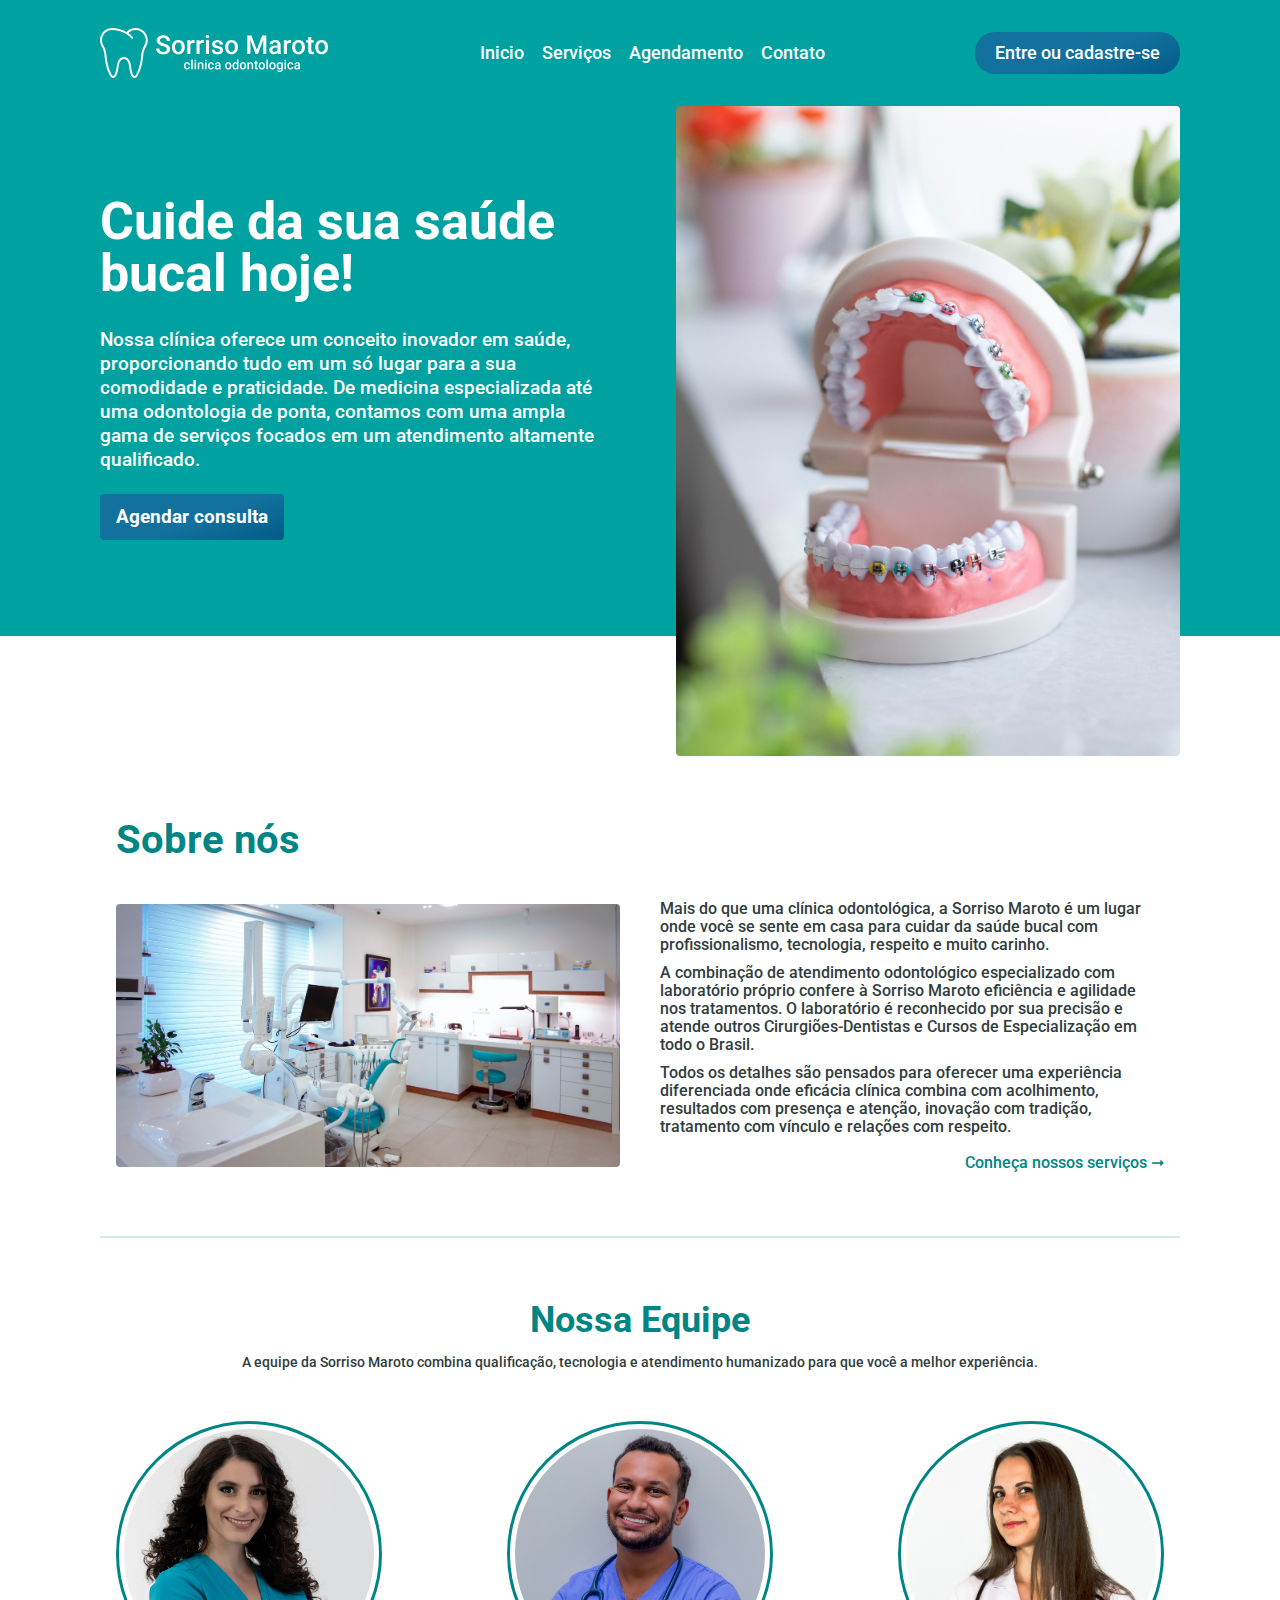
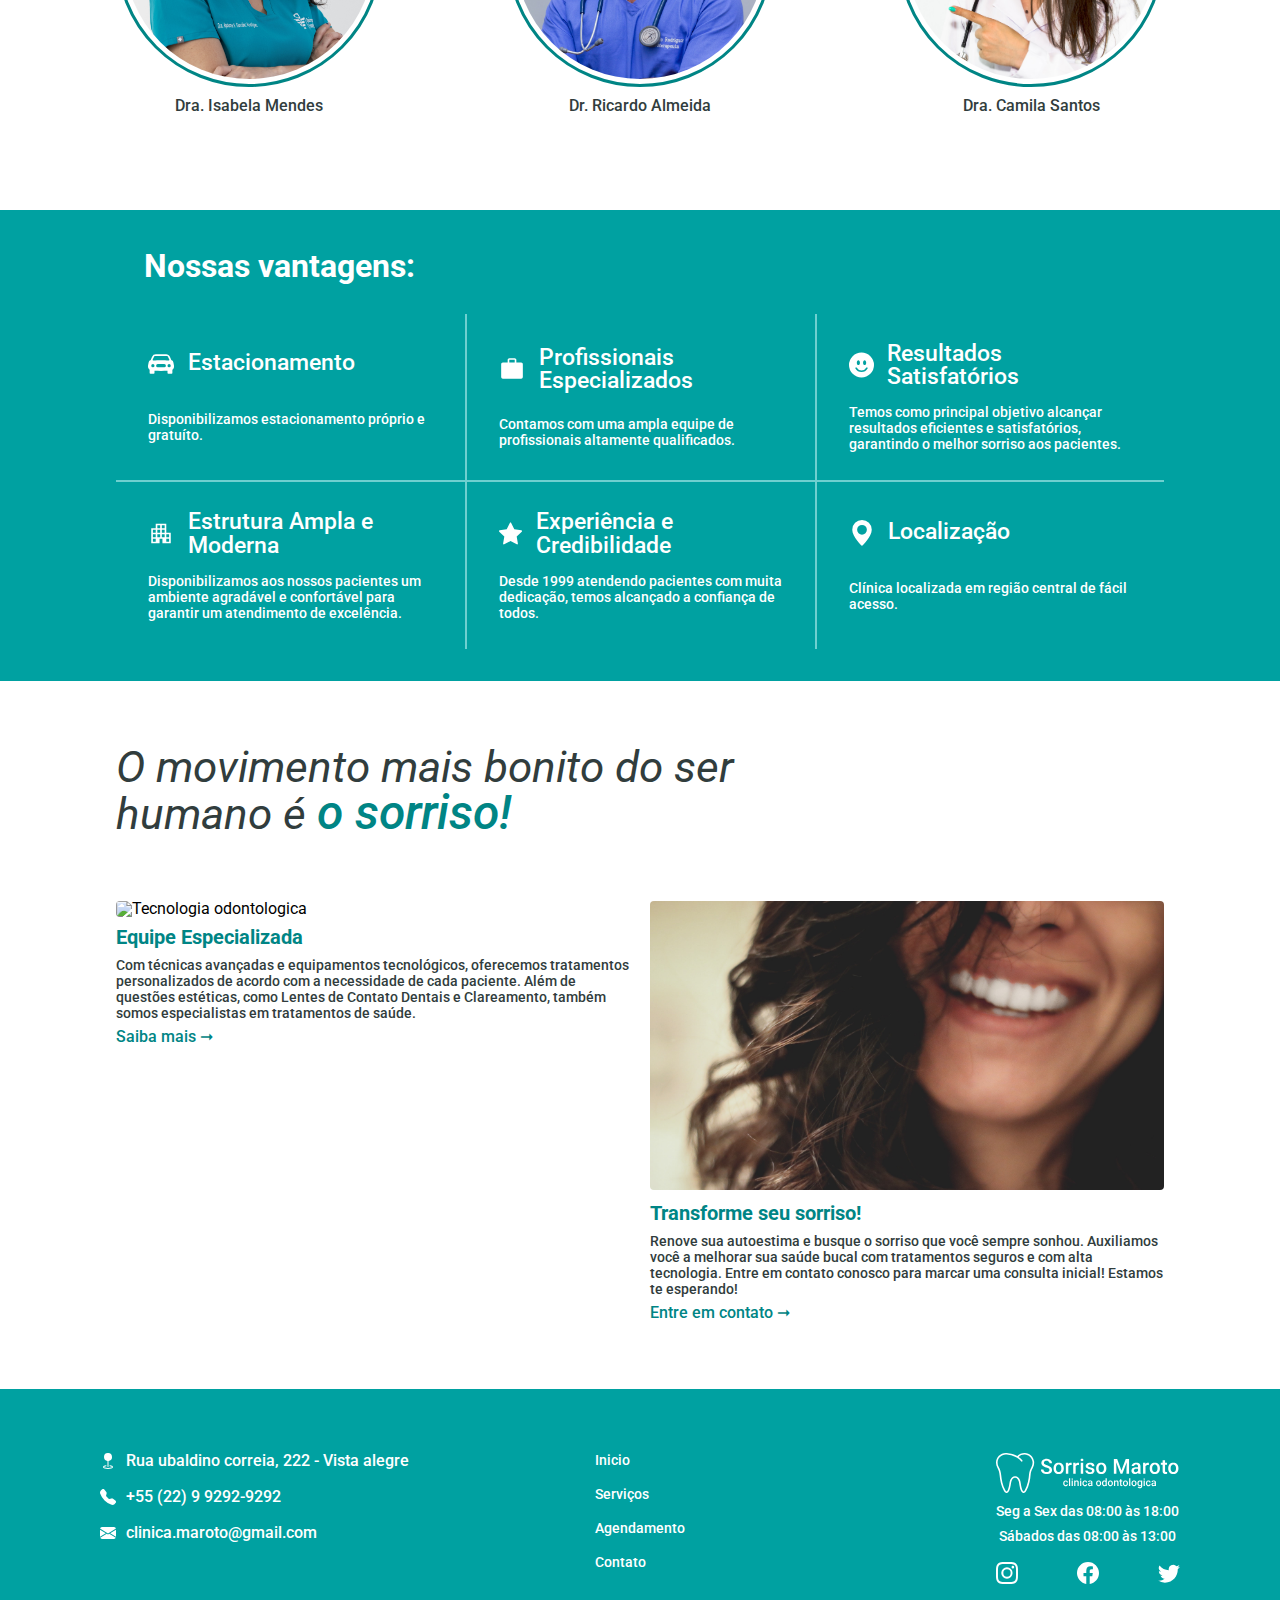
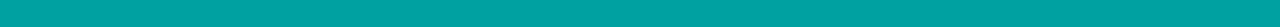
==== index.html @ 512c3369 "first commit" ====
<!DOCTYPE html>
<html lang="pt-br">

<head>
  <meta charset="UTF-8">
  <meta name="viewport" content="width=device-width, initial-scale=1.0">
  <link rel="preconnect" href="https://fonts.googleapis.com">
  <link rel="preconnect" href="https://fonts.gstatic.com" crossorigin>
  <link href="https://fonts.googleapis.com/css2?family=Roboto:ital,wght@0,300;0,400;0,500;0,700;1,400&display=swap" rel="stylesheet">
  <link rel="stylesheet" href="./reset-footer-header.css">
  <link rel="stylesheet" href="./home.css">
  <title>Clinica Sorriso Maroto</title>
</head>

<body>
  <header class="header-bg">
    <nav class="container-content header-nav">
      <img src="./images/home/sorrisoMarotologo.svg" alt="logotipo sorriso maroto">
      <ul class="nav-menu">
        <li><a href="./index.html">Inicio</a></li>
        <li><a href="">Serviços</a></li>
        <li><a href="">Agendamento</a></li>
        <li><a href="">Contato</a></li>
      </ul>
      <a href="" class="link-login">Entre ou cadastre-se</a>
    </nav>
  </header>

  <main>
    <section class="intro-bg">
      <div class="intro-header container-content">
        <div class="intro-text">
          <h1>Cuide da sua saúde bucal hoje!</h1>
          <p>Nossa clínica oferece um conceito inovador em saúde, proporcionando tudo em um só lugar para a sua comodidade e praticidade. De medicina especializada até uma odontologia de ponta, contamos com uma ampla gama de serviços focados em um atendimento altamente qualificado.</p>
          <a href="" class="intro-agendar">Agendar consulta</a>
        </div>
        <img src="./images/home/intro-home.jpg" alt="protótipo dental">
      </div>
    </section>
    <section class="container-content">
      <div class="about">
        <h2>Sobre nós</h2>
        <img src="./images/home/clinica-sobre.jpg" alt="clinica odontologica">
        <div class="about-text">
          <p>Mais do que uma clínica odontológica, a Sorriso Maroto é um lugar onde você se sente em casa para cuidar da saúde bucal com profissionalismo, tecnologia, respeito e muito carinho.</p>
          <p>A combinação de atendimento odontológico especializado com laboratório próprio confere à Sorriso Maroto eficiência e agilidade nos tratamentos. O laboratório é reconhecido por sua precisão e atende outros Cirurgiões-Dentistas e Cursos de Especialização em todo o Brasil.</p>
          <p>Todos os detalhes são pensados para oferecer uma experiência diferenciada onde eficácia clínica combina com acolhimento, resultados com presença e atenção, inovação com tradição, tratamento com vínculo e relações com respeito.
          </p>
          <a href="">Conheça nossos serviços ➞</a>
        </div>
      </div>
      <hr>
      <div class="team">
        <h3>Nossa Equipe</h3>
        <p>A equipe da Sorriso Maroto combina qualificação, tecnologia e atendimento humanizado para que você a melhor experiência. </p>
        <ul class="team-list">
          <li>
            <img src="./images/home/dr-01.jpg" alt="">
            <p>Dra. Isabela Mendes</p>
          </li>
          <li>
            <img src="./images/home/dr-02.jpg" alt="">
            <p>Dr. Ricardo Almeida</p>
          </li>
          <li>
            <img src="./images/home/dr-03.jpg" alt="">
            <p>Dra. Camila Santos</p>
          </li>
        </ul>
      </div>
    </section>
    <section class="vant-bg">
      <div class="container-content">
        <h3 class="vant-title">Nossas vantagens:</h3>
        <ul class="vant-list">
          <li class="vant-item">
            <div class="item-flex">
              <img src="./images/home/car-icon.svg" alt="Carro">
              <h4>Estacionamento</h4>
            </div>
            <p>Disponibilizamos estacionamento próprio e gratuíto.</p>
          </li>
          <li class="vant-item">
            <div class="item-flex">
              <img src="./images/home/profi-icon.svg" alt="Profissional">
              <h4>Profissionais Especializados</h4>
            </div>
            <p>Contamos com uma ampla equipe de profissionais altamente qualificados.</p>
          </li>
          <li class="vant-item">
            <div class="item-flex">
              <img src="./images/home/smile-icon.svg" alt="Smile">
              <h4>Resultados Satisfatórios</h4>
            </div>
            <p>Temos como principal objetivo alcançar resultados eficientes e satisfatórios, garantindo o melhor sorriso aos pacientes.</p>
          </li>
          <li class="vant-item">
            <div class="item-flex">
              <img src="./images/home/ampl-icon.svg" alt="Predio">
              <h4>Estrutura Ampla e Moderna</h4>
            </div>
            <p>Disponibilizamos aos nossos pacientes um ambiente agradável e confortável para garantir um atendimento de excelência.</p>
          </li>
          <li class="vant-item">
            <div class="item-flex">
              <img src="./images/home/star-icon.svg" alt="Estrela">
              <h4>Experiência e Credibilidade</h4>
            </div>
            <p>Desde 1999 atendendo pacientes com muita dedicação, temos alcançado a confiança de todos.</p>
          </li>
          <li class="vant-item">
            <div class="item-flex">
              <img src="./images/home/local-icon.svg" alt="Localização">
              <h4>Localização</h4>
            </div>
            <p>Clínica localizada em região central de fácil acesso.</p>
          </li>
        </ul>
      </div>
    </section>
    <section class="container-content">
      <h2 class="visit-title">O movimento mais bonito do ser humano é <span>o sorriso!</span></h2>
      <ul class="visit-list">
        <li class="visit-item">
          <img src="./images/home/visit-01.jpg" alt="Tecnologia odontologica">
          <h3>Equipe Especializada</h3>
          <p>Com técnicas avançadas e equipamentos tecnológicos, oferecemos tratamentos personalizados de acordo com a necessidade de cada paciente. Além de questões estéticas, como Lentes de Contato Dentais e Clareamento, também somos especialistas em tratamentos de saúde.</p>
          <a href="">Saiba mais ➞</a>
        </li>
        <li class="visit-item">
          <img src="./images/home/visit-02.jpg" alt="Sorriso bonito">
          <h3>Transforme seu sorriso!</h3>
          <p>Renove sua autoestima e busque o sorriso que você sempre sonhou. Auxiliamos você a melhorar sua saúde bucal com tratamentos seguros e com alta tecnologia. Entre em contato conosco para marcar uma consulta inicial! Estamos te esperando!</p>
          <a href="">Entre em contato ➞</a>
        </li>
        <li>

        </li>
      </ul>
      </div>
    </section>
  </main>

  <footer class="footer-bg">
    <div class="container-content footer-div">
      <ul class="adress">
        <img src="./images/icons/local.svg" alt="">
        <li>Rua ubaldino correia, 222 - Vista alegre</li>
        <img src="./images/icons/telephone.svg" alt="">
        <li>+55 (22) 9 9292-9292</li>
        <img src="./images/icons/email.svg" alt="">
        <li>clinica.maroto@gmail.com</li>
      </ul>
      <nav class="footer-menu">
        <a href="./index.html">Inicio</a>
        <a href="">Serviços</a>
        <a href="">Agendamento</a>
        <a href="">Contato</a>
      </nav>
      <ul class="service-time">
        <img src="./images/home/sorrisoMarotologo.svg" alt="Logotipo sorriso maroto">
        <li>Seg a Sex das 08:00 às 18:00</li>
        <li>Sábados das 08:00 às 13:00</li>
        <ul class="social">
          <li><a href=""><img src="./images/icons/instagram.svg" alt=""></a></li>
          <li><a href=""><img src="./images/icons/facebook.svg" alt=""></a></li>
          <li><a href=""><img src="./images/icons/twitter.svg" alt=""></a></li>
        </ul>
      </ul>
    </div>
  </footer>
</body>

</html>
---- home.css ----
img {
  max-width: 100%;
}
hr {
  border: 1px solid #0085852f;
  margin: 4rem 0;
}

/*      INTRO     */
.intro-bg {
  background-color: #00a1a1;
  box-shadow: inset 0 -120px white;
}
.intro-header {
  display: grid;
  grid-template-columns: 1fr 1fr;
  gap: 4.5rem;
  padding: 0 1rem;
}
.intro-header img {
  border-radius: 4px;
}
.intro-text {
  place-self: center;
  padding-bottom: 140px;
}
.intro-text h1 {
  color: white;
  font-size: 3.25rem;
  font-weight: 700;
  margin-bottom: 1.75rem;
}
.intro-text p {
  color: white;
  font-weight: 500;
  font-size: 1.175rem;
  padding-bottom: 2.25rem;
  line-height: 1.5rem;
}
.intro-agendar {
  color: white;
  padding: 0.75rem 1rem;
  background: linear-gradient(
    160deg,
    rgba(19, 113, 158, 1) 55%,
    rgb(1, 91, 136) 100%
  );
  border-radius: 4px;
  font-weight: 700;
  font-size: 1.175rem;
}
.intro-agendar:hover {
  background: linear-gradient(
    160deg,
    rgb(14, 102, 143) 55%,
    rgb(0, 84, 126) 100%
  );
}

/*      SOBRE NÓS & EQUIPE     */
.about {
  display: grid;
  grid-template-columns: 1fr 1fr;
  align-items: center;
  margin-top: 4rem;
  gap: 2.5rem;
  padding: 0 1rem;
}
.about h2 {
  grid-column: 1 / 3;
  font-size: 2.5rem;
  font-weight: 700;
  color: #008585;
}
.about img {
  border-radius: 4px;
}
.about-text {
  display: grid;
  gap: 0.625rem;
  color: #313d3d;
  font-size: 1rem;
  font-weight: 500;
  line-height: 1.125rem;
}
.about-text a {
  color: #008585;
  font-size: 1rem;
  place-self: end;
  margin-top: 0.5rem;
}
.team {
  display: grid;
  text-align: center;
  gap: 1.15rem;
  padding: 0 1rem;
  margin-bottom: 4rem;
}
.team h3 {
  font-size: 2.25rem;
  font-weight: 700;
  color: #008585;
  text-align: center;
}
.team p {
  font-size: 0.9rem;
  font-weight: 500;
  color: #313d3d;
}
.team-list {
  display: flex;
  justify-content: space-between;
  align-items: center;
  margin-top: 2rem;
  margin-bottom: 2rem;
}
.team-list li img {
  border-radius: 50%;
  padding: 5px;
  border: 3px solid #008585;
  max-height: 250px;
}
.team-list li p {
  font-size: 1rem;
  font-weight: 500;
  margin-top: 0.5rem;
}

/*      VANTAGENS      */

.vant-bg {
  background-color: #00a1a1;
}
.vant-title {
    font-size: 2rem;
    font-weight: 700;
    color: white;
    text-align: left;
    padding: 2.5rem 1rem 0 2.75rem;
}
.vant-list { 
  display: grid;
  grid-template-columns: 1fr 1fr 1fr;
  padding: 2rem 1rem;
}
.vant-item {
  display: grid;
  align-items: center;
  border-left: 2px solid rgba(220, 255, 255, 0.5);
  padding: 1.75rem 2rem;
}
.vant-item p {
  font-size: 0.875rem;
  font-weight: 500;
  color: white;
  line-height: 1rem;
  margin-top: 1rem;
}
.vant-item img {
  width: 26px;
}
.vant-item h4 {
  font-weight: 500;
  font-size: 1.45rem;
  color: white;
}
.vant-item:nth-child(n + 4) {
  border-top: 2px solid rgba(220, 255, 255, 0.5);
}
.vant-item:first-child, .vant-item:nth-child(4) {
  border-left: none;
}
.item-flex {
  display: flex;
  gap: 0.85rem;
}

/*      SECTION VISITA      */
.visit-title {
  font-size: 2.75rem;
  font-style: italic;
  color: #313d3d;
  padding: 4rem 1rem;
  max-width: 60%;
}
.visit-title span {
  color: #008585;
  font-size: 3rem;
  font-weight: 500;
}
.visit-list {
  display: grid;
  grid-template-columns: 1fr 1fr;
  gap: 1.25rem;
  padding: 0 1rem;
  margin-bottom: 3rem;
}
.visit-item h3 {
  color: #008585;
  font-weight: 700;
  font-size: 1.25rem;
  margin: 0.625rem 0;
}
.visit-item p {
  font-size: 0.85rem;
  font-weight: 500;
  color: #313d3d;
  line-height: 1rem;
  margin-bottom: 0.5rem;
}
.visit-item a {
  color: #008585;
  font-size: 1rem;
  font-weight: 500;
}
.visit-item a:hover {
  color: #016e6e;
}
.visit-item img {
  border-radius: 4px;
}
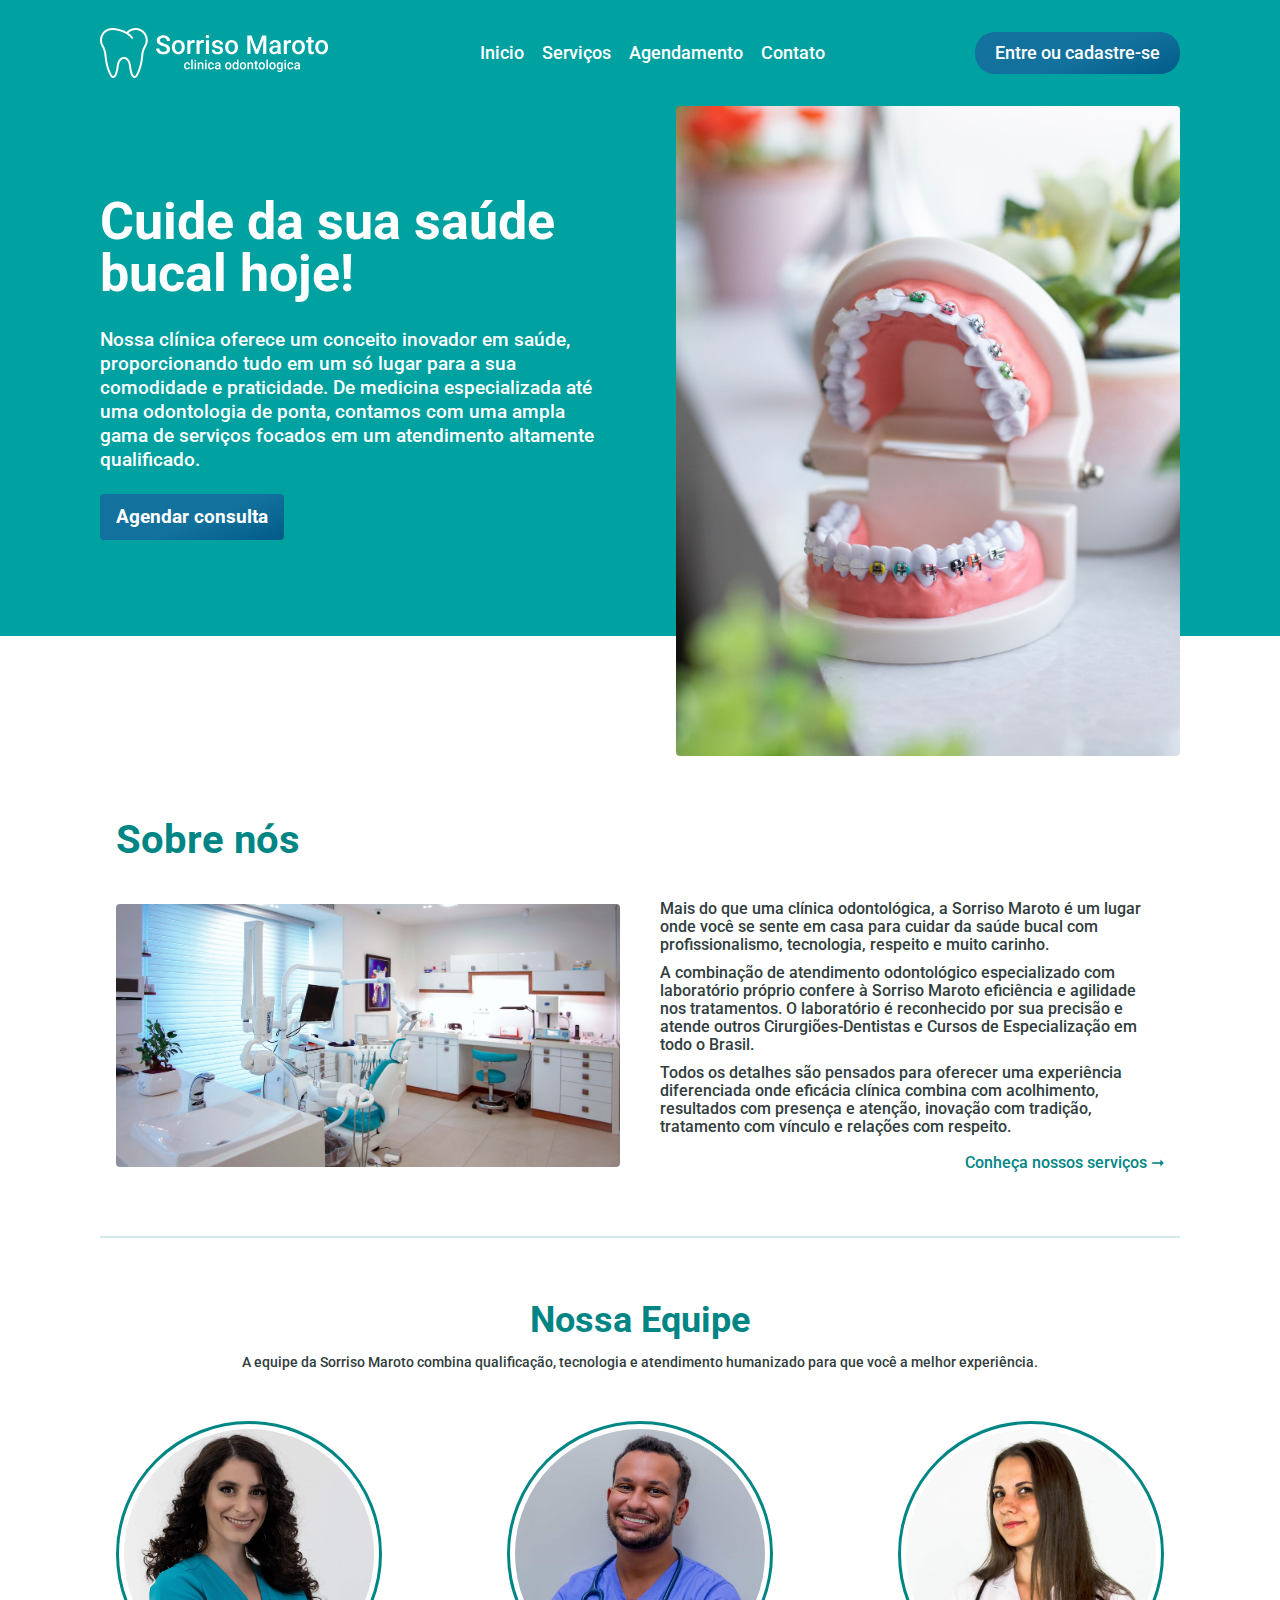
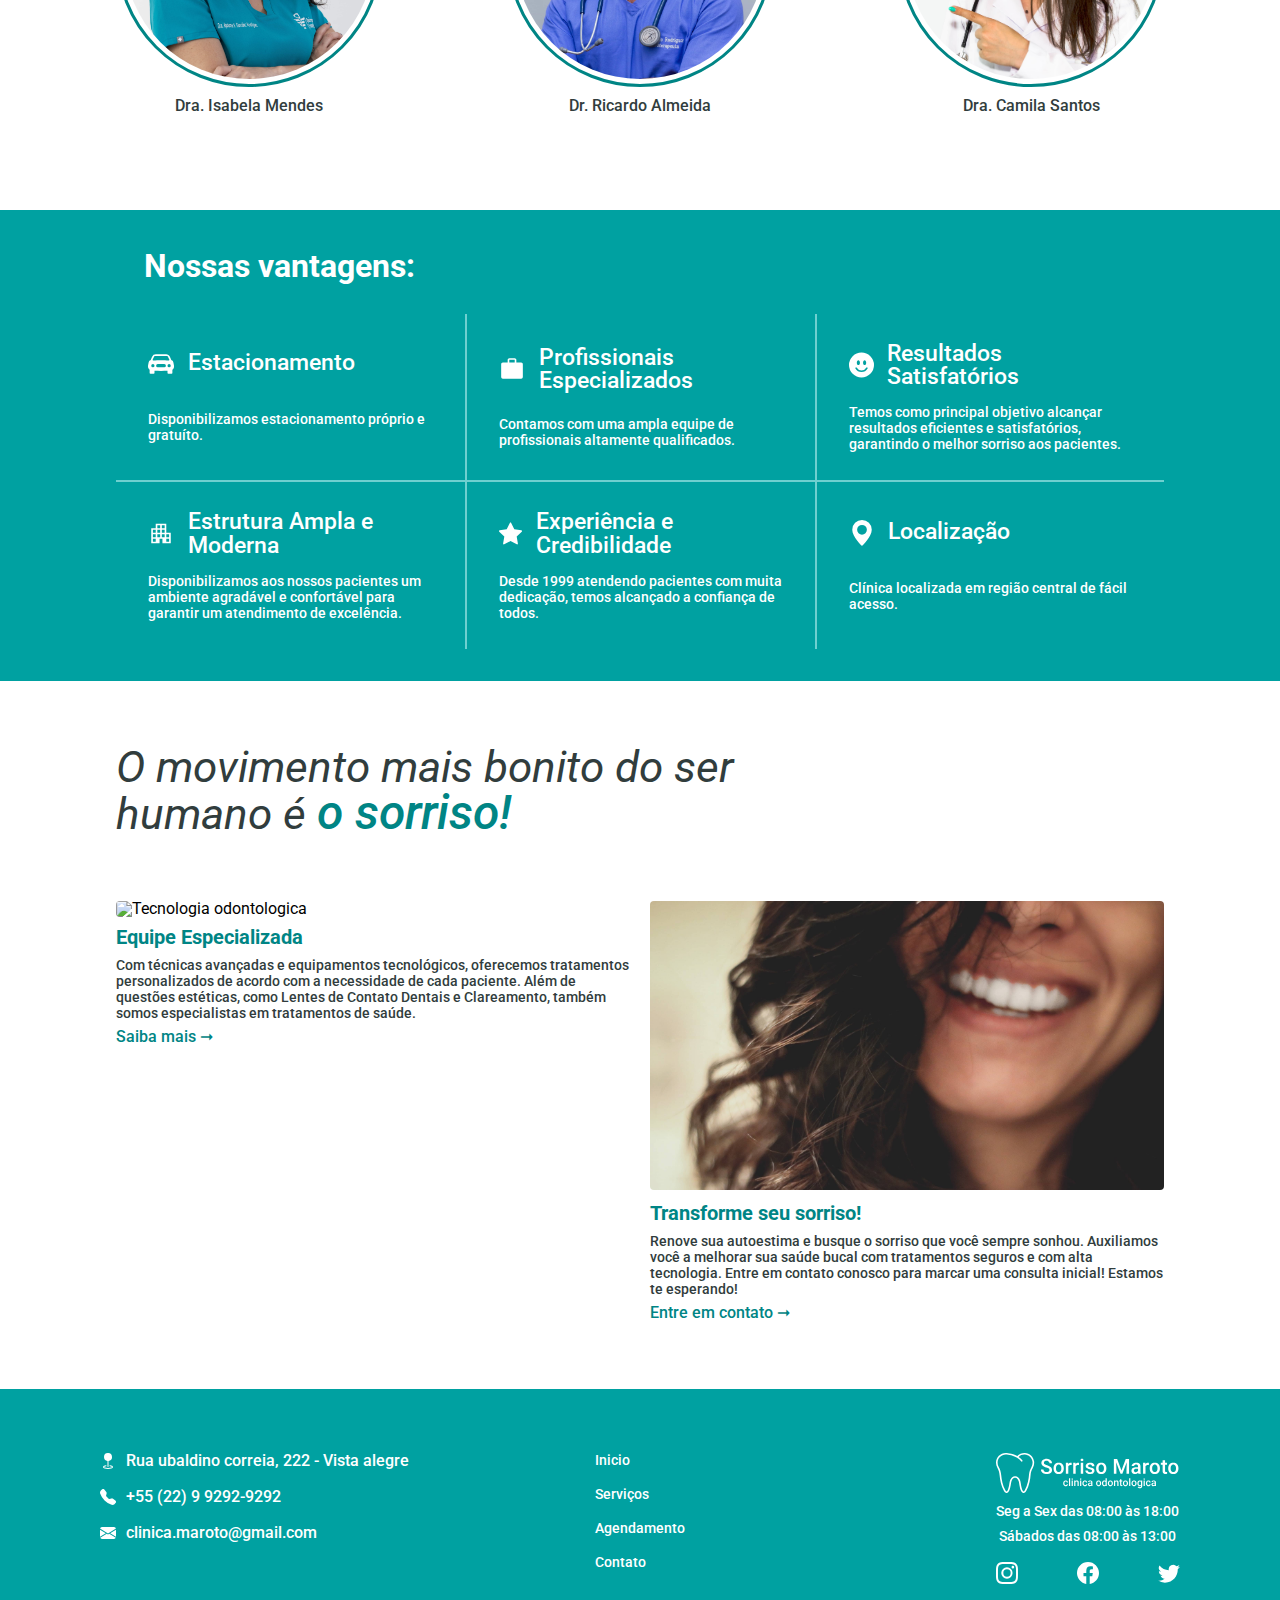
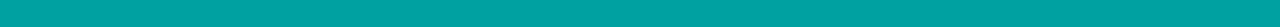
==== commit 99818029: "Contact page" ====
--- a/index.html
+++ b/index.html
@@ -20,7 +20,7 @@
         <li><a href="./index.html">Inicio</a></li>
         <li><a href="">Serviços</a></li>
         <li><a href="">Agendamento</a></li>
-        <li><a href="">Contato</a></li>
+        <li><a href="./contato.html">Contato</a></li>
       </ul>
       <a href="" class="link-login">Entre ou cadastre-se</a>
     </nav>
@@ -131,7 +131,7 @@
           <img src="./images/home/visit-02.jpg" alt="Sorriso bonito">
           <h3>Transforme seu sorriso!</h3>
           <p>Renove sua autoestima e busque o sorriso que você sempre sonhou. Auxiliamos você a melhorar sua saúde bucal com tratamentos seguros e com alta tecnologia. Entre em contato conosco para marcar uma consulta inicial! Estamos te esperando!</p>
-          <a href="">Entre em contato ➞</a>
+          <a href="./contato.html">Entre em contato ➞</a>
         </li>
         <li>
 
@@ -155,7 +155,7 @@
         <a href="./index.html">Inicio</a>
         <a href="">Serviços</a>
         <a href="">Agendamento</a>
-        <a href="">Contato</a>
+        <a href="./contato.html">Contato</a>
       </nav>
       <ul class="service-time">
         <img src="./images/home/sorrisoMarotologo.svg" alt="Logotipo sorriso maroto">
--- a/home.css
+++ b/home.css
@@ -218,4 +218,224 @@
 }
 .visit-item img {
   border-radius: 4px;
+}
+
+/* RESPONSIVE LAYOUT */
+@media (max-width: 930px) {
+  .header-nav {
+    padding: 1.5rem 1rem;
+  }
+  .header-nav img {
+    max-width: 200px;
+  }
+  .intro-header {
+    gap: 3.5rem;
+  }
+  .intro-text h1 {
+    font-size: 2.75rem;
+    margin-bottom: 1.2rem;
+  }
+  .intro-text p {
+    font-size: 1rem;
+  }
+  .team-list {
+    gap: 1rem;
+  }
+}
+@media (max-width: 830px) {
+  .nav-menu {
+    gap: 1rem;
+  }
+  .link-login {
+    padding: 0.5rem 1rem;
+    text-align: center;
+  }
+  .about {
+    gap: 1.25rem 2rem;
+  }
+}
+
+@media (max-width: 820px) {
+  .header-nav {
+    display: grid;
+    grid-template-columns: 1fr;
+    justify-items: center;
+    gap: 1.5rem;
+    position: relative;
+    padding-bottom: 2rem;
+  }
+  .header-nav::after {
+    position: absolute;
+    content: "";
+    max-width: 90%;
+    width: 100%;
+    height: 2px;
+    border-radius: 8px;
+    background-color: #ffffff69;
+    bottom: 0px;
+  }
+  .header-nav img {
+    place-self: center;  
+    max-width: 400px;
+    width: 280px;
+  }
+  .nav-menu li {
+    padding: 0.625rem 1rem;
+    background-color:#069292;
+    border-radius: 4px;
+    border-bottom: none;
+    font-size: 1.125rem;
+  }
+  .nav-menu li a:hover {
+    border-bottom: none;
+  }
+  .link-login {
+    font-size: 1.125rem;
+    padding: 0.75rem 1.75rem;
+    border-radius: 4px;
+  }
+
+  .intro-header {
+    display: grid;
+    grid-template-columns: 1fr;
+    padding-top: 2rem;
+    justify-content: center;
+    gap: 2rem;
+  }
+  .intro-header img {
+    max-height: 300px;
+    object-fit: cover;
+    width: 100%;
+  }
+  .intro-text {
+    display: grid;
+    justify-items: center;
+    padding-bottom: 0px;
+  }
+  .intro-text h1 {
+    text-align: center;
+  }
+  .intro-text p {
+    padding-bottom: 1rem;
+    text-align: center;
+    padding: 0 1rem;
+  }
+  .intro-agendar {
+    font-size: 1.125rem;
+    padding: 0.75rem 1.75rem;
+    border-radius: 4px;
+    margin-top: 1rem;
+  }
+
+  .team-list li img {
+    max-height: 210px;
+  }
+  hr {
+    margin: 3rem 0;
+  }
+  .vant-list {
+    grid-template-columns: 1fr 1fr;
+  }
+  .vant-item:nth-child(n + 4), .vant-item:first-child, .vant-item:nth-child(4), .vant-list li {
+    border: none;
+  }
+  .visit-title {
+    max-width: 100%;
+    font-size: 2.25rem;
+  }
+  .visit-title span {
+    font-size: 2.5rem;
+  }
+}
+@media (max-width: 700px) {
+  .intro-text h1 {
+    font-size: 2.2rem;
+  }
+  .intro-agendar {
+    font-size: 1rem;
+  }
+  .intro-header {
+    gap: 1.75rem;
+  }
+  .about {
+    margin-top: 2rem;
+    grid-template-columns: 1fr;
+    gap: 0.625rem;
+  }
+  .about img {
+    display: none;
+  }
+  hr {
+    margin: 2rem 0;
+  }
+  .team {
+    gap: 1rem;
+    margin-bottom: 0;
+  }
+  .team-list {
+    display: grid;
+    justify-content: center;
+    margin-top: 1rem;
+    gap: 0.75rem;
+  }
+  .team-list img {
+    max-width: 190px;
+  }
+  .vant-list {
+    padding: 1rem 1rem;
+  }
+  .vant-title {
+    padding-top: 1.5rem;
+  }
+  .vant-item {
+    padding: 1rem 1.5rem;
+  }
+}
+@media (max-width: 500px) {
+  .vant-list {
+    grid-template-columns: 1fr;
+    align-items: center;
+    justify-content: center;
+  }
+  .vant-item {
+    padding: 1rem 1rem;
+  }
+  .visit-list {
+    grid-template-columns: 1fr;
+    margin-bottom: 1.75rem;
+  }
+  .visit-title {
+    font-size: 1.75rem;
+    padding: 2rem 1rem;
+  }
+  .visit-title span {
+    font-size: 2rem;
+  }
+  .footer-div {
+    grid-template-columns: 1fr;
+    padding-top: 3rem;
+  }
+  .footer-menu {
+    display: flex;
+    grid-row: 1;
+    flex-wrap: wrap;
+    justify-content: center;
+    align-items: center;
+  }
+  .footer-menu a {
+    padding: 0.625rem 1rem;
+    background-color: #069292;
+    border-radius: 4px;
+  }
+  .adress {
+    display: grid;
+    grid-template-columns: 1fr;
+    justify-items: center;
+  }
+  .adress img{
+    display: none;
+  }
+  .adress, .service-time {
+    place-self: center;
+  }
 }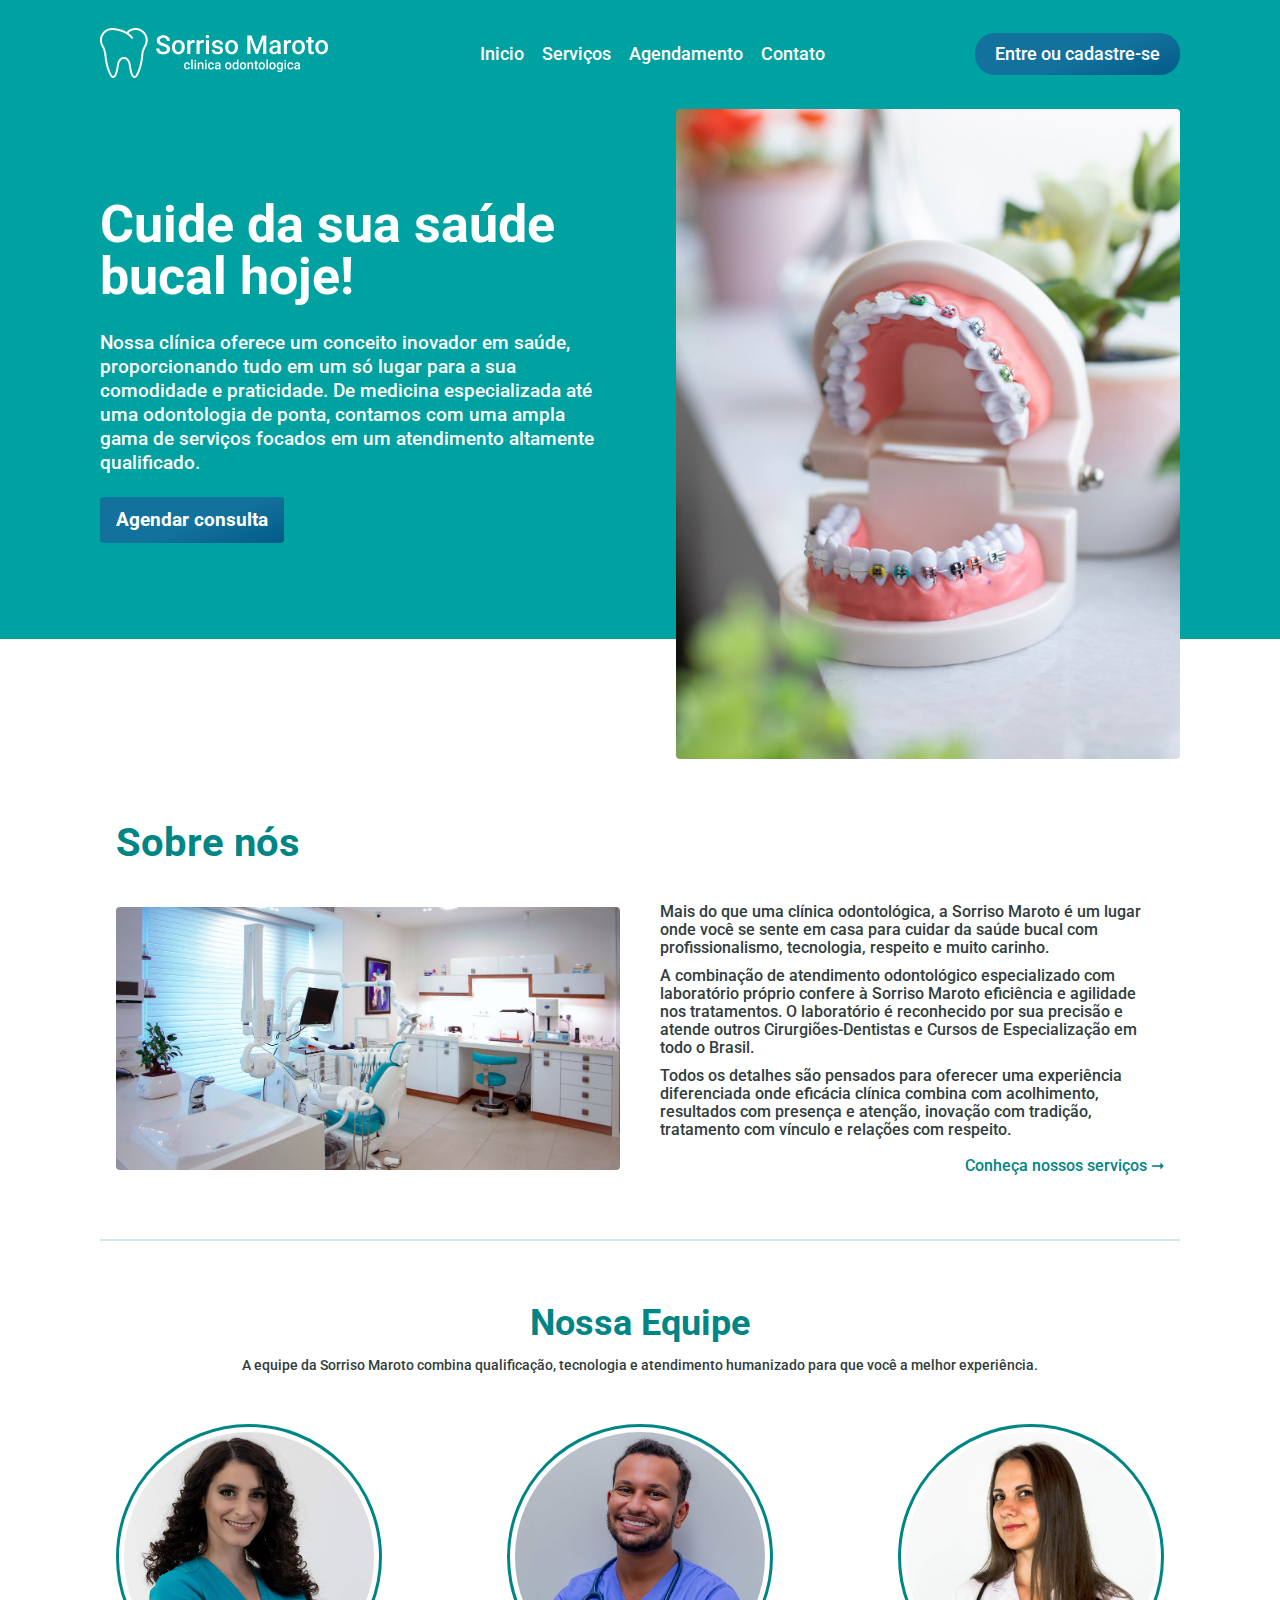
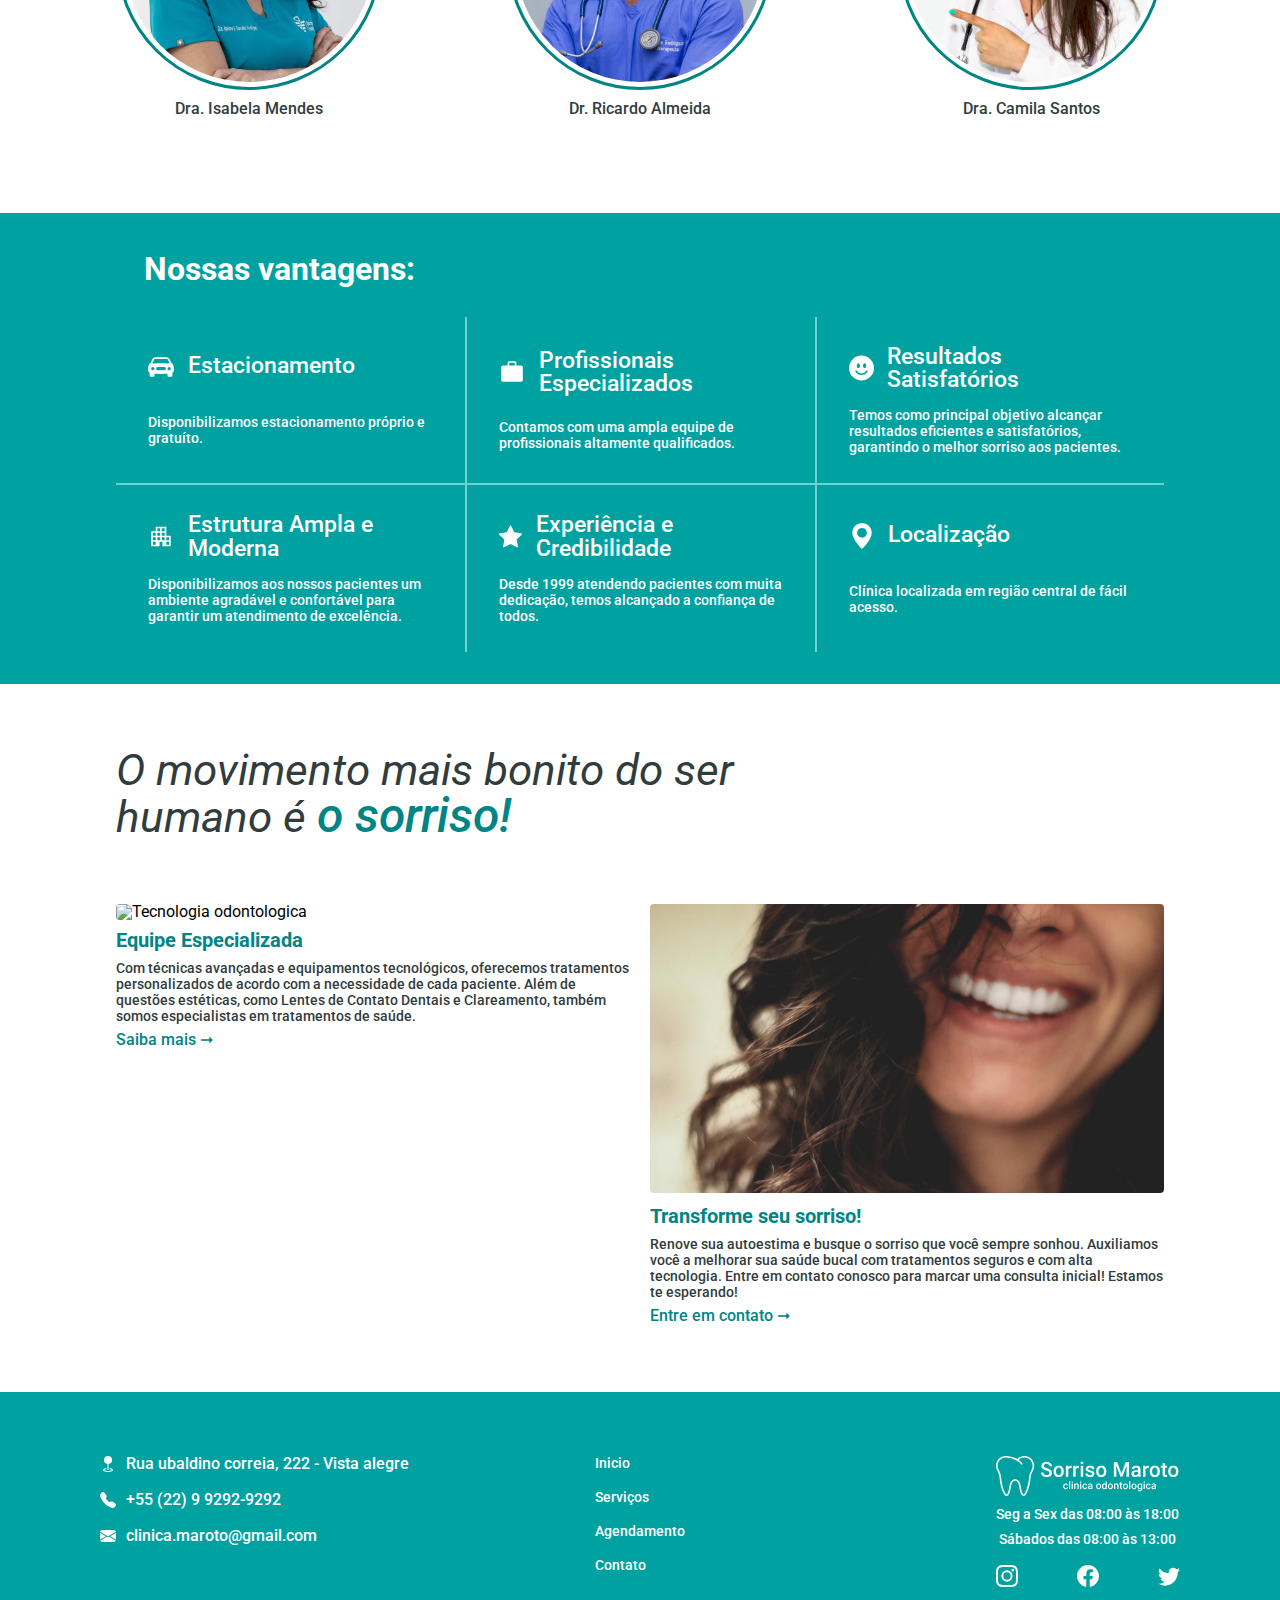
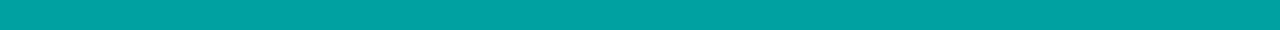
==== commit 482ee384: "final version" ====
--- a/index.html
+++ b/index.html
@@ -7,22 +7,22 @@
   <link rel="preconnect" href="https://fonts.googleapis.com">
   <link rel="preconnect" href="https://fonts.gstatic.com" crossorigin>
   <link href="https://fonts.googleapis.com/css2?family=Roboto:ital,wght@0,300;0,400;0,500;0,700;1,400&display=swap" rel="stylesheet">
-  <link rel="stylesheet" href="./reset-footer-header.css">
-  <link rel="stylesheet" href="./home.css">
+  <link rel="stylesheet" href="styles/reset-footer-header.css">
+  <link rel="stylesheet" href="styles/home.css">
   <title>Clinica Sorriso Maroto</title>
 </head>
 
 <body>
   <header class="header-bg">
     <nav class="container-content header-nav">
-      <img src="./images/home/sorrisoMarotologo.svg" alt="logotipo sorriso maroto">
+      <a href="/index.html"><img src="images/home/sorrisoMarotologo.svg" alt="logotipo sorriso maroto"></a>
       <ul class="nav-menu">
-        <li><a href="./index.html">Inicio</a></li>
-        <li><a href="">Serviços</a></li>
-        <li><a href="">Agendamento</a></li>
-        <li><a href="./contato.html">Contato</a></li>
+        <li><a href="index.html">Inicio</a></li>
+        <li><a href="servicos.html">Serviços</a></li>
+        <li><a href="agendamento.html">Agendamento</a></li>
+        <li><a href="contato.html">Contato</a></li>
       </ul>
-      <a href="" class="link-login">Entre ou cadastre-se</a>
+      <a href="login.html" class="link-login">Entre ou cadastre-se</a>
     </nav>
   </header>
 
@@ -32,15 +32,15 @@
         <div class="intro-text">
           <h1>Cuide da sua saúde bucal hoje!</h1>
           <p>Nossa clínica oferece um conceito inovador em saúde, proporcionando tudo em um só lugar para a sua comodidade e praticidade. De medicina especializada até uma odontologia de ponta, contamos com uma ampla gama de serviços focados em um atendimento altamente qualificado.</p>
-          <a href="" class="intro-agendar">Agendar consulta</a>
+          <a href="/agendamento.html" class="intro-agendar">Agendar consulta</a>
         </div>
-        <img src="./images/home/intro-home.jpg" alt="protótipo dental">
+        <img src="images/home/intro-home.jpg" alt="protótipo dental">
       </div>
     </section>
     <section class="container-content">
       <div class="about">
         <h2>Sobre nós</h2>
-        <img src="./images/home/clinica-sobre.jpg" alt="clinica odontologica">
+        <img src="images/home/clinica-sobre.jpg" alt="clinica odontologica">
         <div class="about-text">
           <p>Mais do que uma clínica odontológica, a Sorriso Maroto é um lugar onde você se sente em casa para cuidar da saúde bucal com profissionalismo, tecnologia, respeito e muito carinho.</p>
           <p>A combinação de atendimento odontológico especializado com laboratório próprio confere à Sorriso Maroto eficiência e agilidade nos tratamentos. O laboratório é reconhecido por sua precisão e atende outros Cirurgiões-Dentistas e Cursos de Especialização em todo o Brasil.</p>
@@ -55,15 +55,15 @@
         <p>A equipe da Sorriso Maroto combina qualificação, tecnologia e atendimento humanizado para que você a melhor experiência. </p>
         <ul class="team-list">
           <li>
-            <img src="./images/home/dr-01.jpg" alt="">
+            <img src="images/home/dr-01.jpg" alt="">
             <p>Dra. Isabela Mendes</p>
           </li>
           <li>
-            <img src="./images/home/dr-02.jpg" alt="">
+            <img src="images/home/dr-02.jpg" alt="">
             <p>Dr. Ricardo Almeida</p>
           </li>
           <li>
-            <img src="./images/home/dr-03.jpg" alt="">
+            <img src="images/home/dr-03.jpg" alt="">
             <p>Dra. Camila Santos</p>
           </li>
         </ul>
@@ -75,42 +75,42 @@
         <ul class="vant-list">
           <li class="vant-item">
             <div class="item-flex">
-              <img src="./images/home/car-icon.svg" alt="Carro">
+              <img src="images/home/car-icon.svg" alt="Carro">
               <h4>Estacionamento</h4>
             </div>
             <p>Disponibilizamos estacionamento próprio e gratuíto.</p>
           </li>
           <li class="vant-item">
             <div class="item-flex">
-              <img src="./images/home/profi-icon.svg" alt="Profissional">
+              <img src="images/home/profi-icon.svg" alt="Profissional">
               <h4>Profissionais Especializados</h4>
             </div>
             <p>Contamos com uma ampla equipe de profissionais altamente qualificados.</p>
           </li>
           <li class="vant-item">
             <div class="item-flex">
-              <img src="./images/home/smile-icon.svg" alt="Smile">
+              <img src="images/home/smile-icon.svg" alt="Smile">
               <h4>Resultados Satisfatórios</h4>
             </div>
             <p>Temos como principal objetivo alcançar resultados eficientes e satisfatórios, garantindo o melhor sorriso aos pacientes.</p>
           </li>
           <li class="vant-item">
             <div class="item-flex">
-              <img src="./images/home/ampl-icon.svg" alt="Predio">
+              <img src="images/home/ampl-icon.svg" alt="Predio">
               <h4>Estrutura Ampla e Moderna</h4>
             </div>
             <p>Disponibilizamos aos nossos pacientes um ambiente agradável e confortável para garantir um atendimento de excelência.</p>
           </li>
           <li class="vant-item">
             <div class="item-flex">
-              <img src="./images/home/star-icon.svg" alt="Estrela">
+              <img src="images/home/star-icon.svg" alt="Estrela">
               <h4>Experiência e Credibilidade</h4>
             </div>
             <p>Desde 1999 atendendo pacientes com muita dedicação, temos alcançado a confiança de todos.</p>
           </li>
           <li class="vant-item">
             <div class="item-flex">
-              <img src="./images/home/local-icon.svg" alt="Localização">
+              <img src="images/home/local-icon.svg" alt="Localização">
               <h4>Localização</h4>
             </div>
             <p>Clínica localizada em região central de fácil acesso.</p>
@@ -122,16 +122,16 @@
       <h2 class="visit-title">O movimento mais bonito do ser humano é <span>o sorriso!</span></h2>
       <ul class="visit-list">
         <li class="visit-item">
-          <img src="./images/home/visit-01.jpg" alt="Tecnologia odontologica">
+          <img src="images/home/visit-01.jpg" alt="Tecnologia odontologica">
           <h3>Equipe Especializada</h3>
           <p>Com técnicas avançadas e equipamentos tecnológicos, oferecemos tratamentos personalizados de acordo com a necessidade de cada paciente. Além de questões estéticas, como Lentes de Contato Dentais e Clareamento, também somos especialistas em tratamentos de saúde.</p>
           <a href="">Saiba mais ➞</a>
         </li>
         <li class="visit-item">
-          <img src="./images/home/visit-02.jpg" alt="Sorriso bonito">
+          <img src="images/home/visit-02.jpg" alt="Sorriso bonito">
           <h3>Transforme seu sorriso!</h3>
           <p>Renove sua autoestima e busque o sorriso que você sempre sonhou. Auxiliamos você a melhorar sua saúde bucal com tratamentos seguros e com alta tecnologia. Entre em contato conosco para marcar uma consulta inicial! Estamos te esperando!</p>
-          <a href="./contato.html">Entre em contato ➞</a>
+          <a href="">Entre em contato ➞</a>
         </li>
         <li>
 
@@ -144,27 +144,27 @@
   <footer class="footer-bg">
     <div class="container-content footer-div">
       <ul class="adress">
-        <img src="./images/icons/local.svg" alt="">
+        <img src="images/icons/local.svg" alt="">
         <li>Rua ubaldino correia, 222 - Vista alegre</li>
-        <img src="./images/icons/telephone.svg" alt="">
+        <img src="images/icons/telephone.svg" alt="">
         <li>+55 (22) 9 9292-9292</li>
-        <img src="./images/icons/email.svg" alt="">
+        <img src="images/icons/email.svg" alt="">
         <li>clinica.maroto@gmail.com</li>
       </ul>
       <nav class="footer-menu">
-        <a href="./index.html">Inicio</a>
-        <a href="">Serviços</a>
-        <a href="">Agendamento</a>
-        <a href="./contato.html">Contato</a>
+        <a href="index.html">Inicio</a>
+        <a href="servicos.html">Serviços</a>
+        <a href="agendamento.html">Agendamento</a>
+        <a href="contato.html">Contato</a>
       </nav>
       <ul class="service-time">
-        <img src="./images/home/sorrisoMarotologo.svg" alt="Logotipo sorriso maroto">
+        <img src="images/home/sorrisoMarotologo.svg" alt="Logotipo sorriso maroto">
         <li>Seg a Sex das 08:00 às 18:00</li>
         <li>Sábados das 08:00 às 13:00</li>
         <ul class="social">
-          <li><a href=""><img src="./images/icons/instagram.svg" alt=""></a></li>
-          <li><a href=""><img src="./images/icons/facebook.svg" alt=""></a></li>
-          <li><a href=""><img src="./images/icons/twitter.svg" alt=""></a></li>
+          <li><a href=""><img src="images/icons/instagram.svg" alt=""></a></li>
+          <li><a href=""><img src="images/icons/facebook.svg" alt=""></a></li>
+          <li><a href=""><img src="images/icons/twitter.svg" alt=""></a></li>
         </ul>
       </ul>
     </div>
--- a/styles/home.css
+++ b/styles/home.css
@@ -0,0 +1,446 @@
+img {
+  max-width: 100%;
+}
+hr {
+  border: 1px solid #0085852f;
+  margin: 4rem 0;
+}
+
+/*      INTRO     */
+.intro-bg {
+  background-color: #00a1a1;
+  box-shadow: inset 0 -120px white;
+}
+.intro-header {
+  display: grid;
+  grid-template-columns: 1fr 1fr;
+  gap: 4.5rem;
+  padding: 0 1rem;
+}
+.intro-header img {
+  border-radius: 4px;
+}
+.intro-text {
+  place-self: center;
+  padding-bottom: 140px;
+}
+.intro-text h1 {
+  color: white;
+  font-size: 3.25rem;
+  font-weight: 700;
+  margin-bottom: 1.75rem;
+}
+.intro-text p {
+  color: white;
+  font-weight: 500;
+  font-size: 1.175rem;
+  padding-bottom: 2.25rem;
+  line-height: 1.5rem;
+}
+.intro-agendar {
+  color: white;
+  padding: 0.75rem 1rem;
+  background: linear-gradient(
+    160deg,
+    rgba(19, 113, 158, 1) 55%,
+    rgb(1, 91, 136) 100%
+  );
+  border-radius: 4px;
+  font-weight: 700;
+  font-size: 1.175rem;
+}
+.intro-agendar:hover {
+  background: linear-gradient(
+    160deg,
+    rgb(14, 102, 143) 55%,
+    rgb(0, 84, 126) 100%
+  );
+}
+
+/*      SOBRE NÓS & EQUIPE     */
+.about {
+  display: grid;
+  grid-template-columns: 1fr 1fr;
+  align-items: center;
+  margin-top: 4rem;
+  gap: 2.5rem;
+  padding: 0 1rem;
+}
+.about h2 {
+  grid-column: 1 / 3;
+  font-size: 2.5rem;
+  font-weight: 700;
+  color: #008585;
+}
+.about img {
+  border-radius: 4px;
+}
+.about-text {
+  display: grid;
+  gap: 0.625rem;
+  color: #313d3d;
+  font-size: 1rem;
+  font-weight: 500;
+  line-height: 1.125rem;
+}
+.about-text a {
+  color: #008585;
+  font-size: 1rem;
+  place-self: end;
+  margin-top: 0.5rem;
+}
+.team {
+  display: grid;
+  text-align: center;
+  gap: 1.15rem;
+  padding: 0 1rem;
+  margin-bottom: 4rem;
+}
+.team h3 {
+  font-size: 2.25rem;
+  font-weight: 700;
+  color: #008585;
+  text-align: center;
+}
+.team p {
+  font-size: 0.9rem;
+  font-weight: 500;
+  color: #313d3d;
+}
+.team-list {
+  display: flex;
+  justify-content: space-between;
+  align-items: center;
+  margin-top: 2rem;
+  margin-bottom: 2rem;
+}
+.team-list li img {
+  border-radius: 50%;
+  padding: 5px;
+  border: 3px solid #008585;
+  max-height: 250px;
+}
+.team-list li p {
+  font-size: 1rem;
+  font-weight: 500;
+  margin-top: 0.5rem;
+}
+
+/*      VANTAGENS      */
+
+.vant-bg {
+  background-color: #00a1a1;
+}
+.vant-title {
+  font-size: 2rem;
+  font-weight: 700;
+  color: white;
+  text-align: left;
+  padding: 2.5rem 1rem 0 2.75rem;
+}
+.vant-list {
+  display: grid;
+  grid-template-columns: 1fr 1fr 1fr;
+  padding: 2rem 1rem;
+}
+.vant-item {
+  display: grid;
+  align-items: center;
+  border-left: 2px solid rgba(220, 255, 255, 0.5);
+  padding: 1.75rem 2rem;
+}
+.vant-item p {
+  font-size: 0.875rem;
+  font-weight: 500;
+  color: white;
+  line-height: 1rem;
+  margin-top: 1rem;
+}
+.vant-item img {
+  width: 26px;
+}
+.vant-item h4 {
+  font-weight: 500;
+  font-size: 1.45rem;
+  color: white;
+}
+.vant-item:nth-child(n + 4) {
+  border-top: 2px solid rgba(220, 255, 255, 0.5);
+}
+.vant-item:first-child,
+.vant-item:nth-child(4) {
+  border-left: none;
+}
+.item-flex {
+  display: flex;
+  gap: 0.85rem;
+}
+
+/*      SECTION VISITA      */
+.visit-title {
+  font-size: 2.75rem;
+  font-style: italic;
+  color: #313d3d;
+  padding: 4rem 1rem;
+  max-width: 60%;
+}
+.visit-title span {
+  color: #008585;
+  font-size: 3rem;
+  font-weight: 500;
+}
+.visit-list {
+  display: grid;
+  grid-template-columns: 1fr 1fr;
+  gap: 1.25rem;
+  padding: 0 1rem;
+  margin-bottom: 3rem;
+}
+.visit-item h3 {
+  color: #008585;
+  font-weight: 700;
+  font-size: 1.25rem;
+  margin: 0.625rem 0;
+}
+.visit-item p {
+  font-size: 0.85rem;
+  font-weight: 500;
+  color: #313d3d;
+  line-height: 1rem;
+  margin-bottom: 0.5rem;
+}
+.visit-item a {
+  color: #008585;
+  font-size: 1rem;
+  font-weight: 500;
+}
+.visit-item a:hover {
+  color: #016e6e;
+}
+.visit-item img {
+  border-radius: 4px;
+}
+
+/* RESPONSIVE LAYOUT */
+@media (max-width: 930px) {
+  .header-nav {
+    padding: 1.5rem 1rem;
+  }
+  .header-nav img {
+    max-width: 200px;
+  }
+  .intro-header {
+    gap: 3.5rem;
+  }
+  .intro-text h1 {
+    font-size: 2.75rem;
+    margin-bottom: 1.2rem;
+  }
+  .intro-text p {
+    font-size: 1rem;
+  }
+  .team-list {
+    gap: 1rem;
+  }
+}
+@media (max-width: 830px) {
+  .nav-menu {
+    gap: 1rem;
+  }
+  .link-login {
+    padding: 0.5rem 1rem;
+    text-align: center;
+  }
+  .about {
+    gap: 1.25rem 2rem;
+  }
+}
+
+@media (max-width: 820px) {
+  .header-nav {
+    display: grid;
+    grid-template-columns: 1fr;
+    justify-items: center;
+    gap: 1.5rem;
+    position: relative;
+    padding-bottom: 2rem;
+  }
+  .header-nav::after {
+    position: absolute;
+    content: "";
+    max-width: 90%;
+    width: 100%;
+    height: 2px;
+    border-radius: 8px;
+    background-color: #ffffff69;
+    bottom: 0px;
+  }
+  .header-nav img {
+    place-self: center;
+    max-width: 400px;
+    width: 280px;
+  }
+  .nav-menu li {
+    padding: 0.625rem 1rem;
+    background-color: #069292;
+    border-radius: 4px;
+    border-bottom: none;
+    font-size: 1.125rem;
+  }
+  .nav-menu li a:hover {
+    border-bottom: none;
+  }
+  .link-login {
+    font-size: 1.125rem;
+    padding: 0.75rem 1.75rem;
+    border-radius: 4px;
+  }
+
+  .intro-header {
+    display: grid;
+    grid-template-columns: 1fr;
+    padding-top: 2rem;
+    justify-content: center;
+    gap: 2rem;
+  }
+  .intro-header img {
+    max-height: 300px;
+    object-fit: cover;
+    width: 100%;
+  }
+  .intro-text {
+    display: grid;
+    justify-items: center;
+    padding-bottom: 0px;
+  }
+  .intro-text h1 {
+    text-align: center;
+  }
+  .intro-text p {
+    padding-bottom: 1rem;
+    text-align: center;
+    padding: 0 1rem;
+  }
+  .intro-agendar {
+    font-size: 1.125rem;
+    padding: 0.75rem 1.75rem;
+    border-radius: 4px;
+    margin-top: 1rem;
+  }
+
+  .team-list li img {
+    max-height: 210px;
+  }
+  hr {
+    margin: 3rem 0;
+  }
+  .vant-list {
+    grid-template-columns: 1fr 1fr;
+  }
+  .vant-item:nth-child(n + 4),
+  .vant-item:first-child,
+  .vant-item:nth-child(4),
+  .vant-list li {
+    border: none;
+  }
+  .visit-title {
+    max-width: 100%;
+    font-size: 2.25rem;
+  }
+  .visit-title span {
+    font-size: 2.5rem;
+  }
+}
+@media (max-width: 700px) {
+  .intro-text h1 {
+    font-size: 2.2rem;
+  }
+  .intro-agendar {
+    font-size: 1rem;
+  }
+  .intro-header {
+    gap: 1.75rem;
+  }
+  .about {
+    margin-top: 2rem;
+    grid-template-columns: 1fr;
+    gap: 0.625rem;
+  }
+  .about img {
+    display: none;
+  }
+  hr {
+    margin: 2rem 0;
+  }
+  .team {
+    gap: 1rem;
+    margin-bottom: 0;
+  }
+  .team-list {
+    display: grid;
+    justify-content: center;
+    margin-top: 1rem;
+    gap: 0.75rem;
+  }
+  .team-list img {
+    max-width: 190px;
+  }
+  .vant-list {
+    padding: 1rem 1rem;
+  }
+  .vant-title {
+    padding-top: 1.5rem;
+  }
+  .vant-item {
+    padding: 1rem 1.5rem;
+  }
+}
+@media (max-width: 500px) {
+  .vant-list {
+    grid-template-columns: 1fr;
+    align-items: center;
+    justify-content: center;
+  }
+  .vant-item {
+    padding: 1rem 1rem;
+  }
+  .visit-list {
+    grid-template-columns: 1fr;
+    margin-bottom: 1.75rem;
+  }
+  .visit-title {
+    font-size: 1.75rem;
+    padding: 2rem 1rem;
+  }
+  .visit-title span {
+    font-size: 2rem;
+  }
+  .footer-div {
+    grid-template-columns: 1fr;
+    padding-top: 3rem;
+  }
+  .footer-menu {
+    display: flex;
+    grid-row: 1;
+    flex-wrap: wrap;
+    justify-content: center;
+    align-items: center;
+  }
+  .footer-menu a {
+    padding: 0.625rem 1rem;
+    background-color: #069292;
+    border-radius: 4px;
+  }
+  .adress {
+    display: grid;
+    grid-template-columns: 1fr;
+    justify-items: center;
+  }
+  .adress img {
+    display: none;
+  }
+  .adress,
+  .service-time {
+    place-self: center;
+  }
+}
